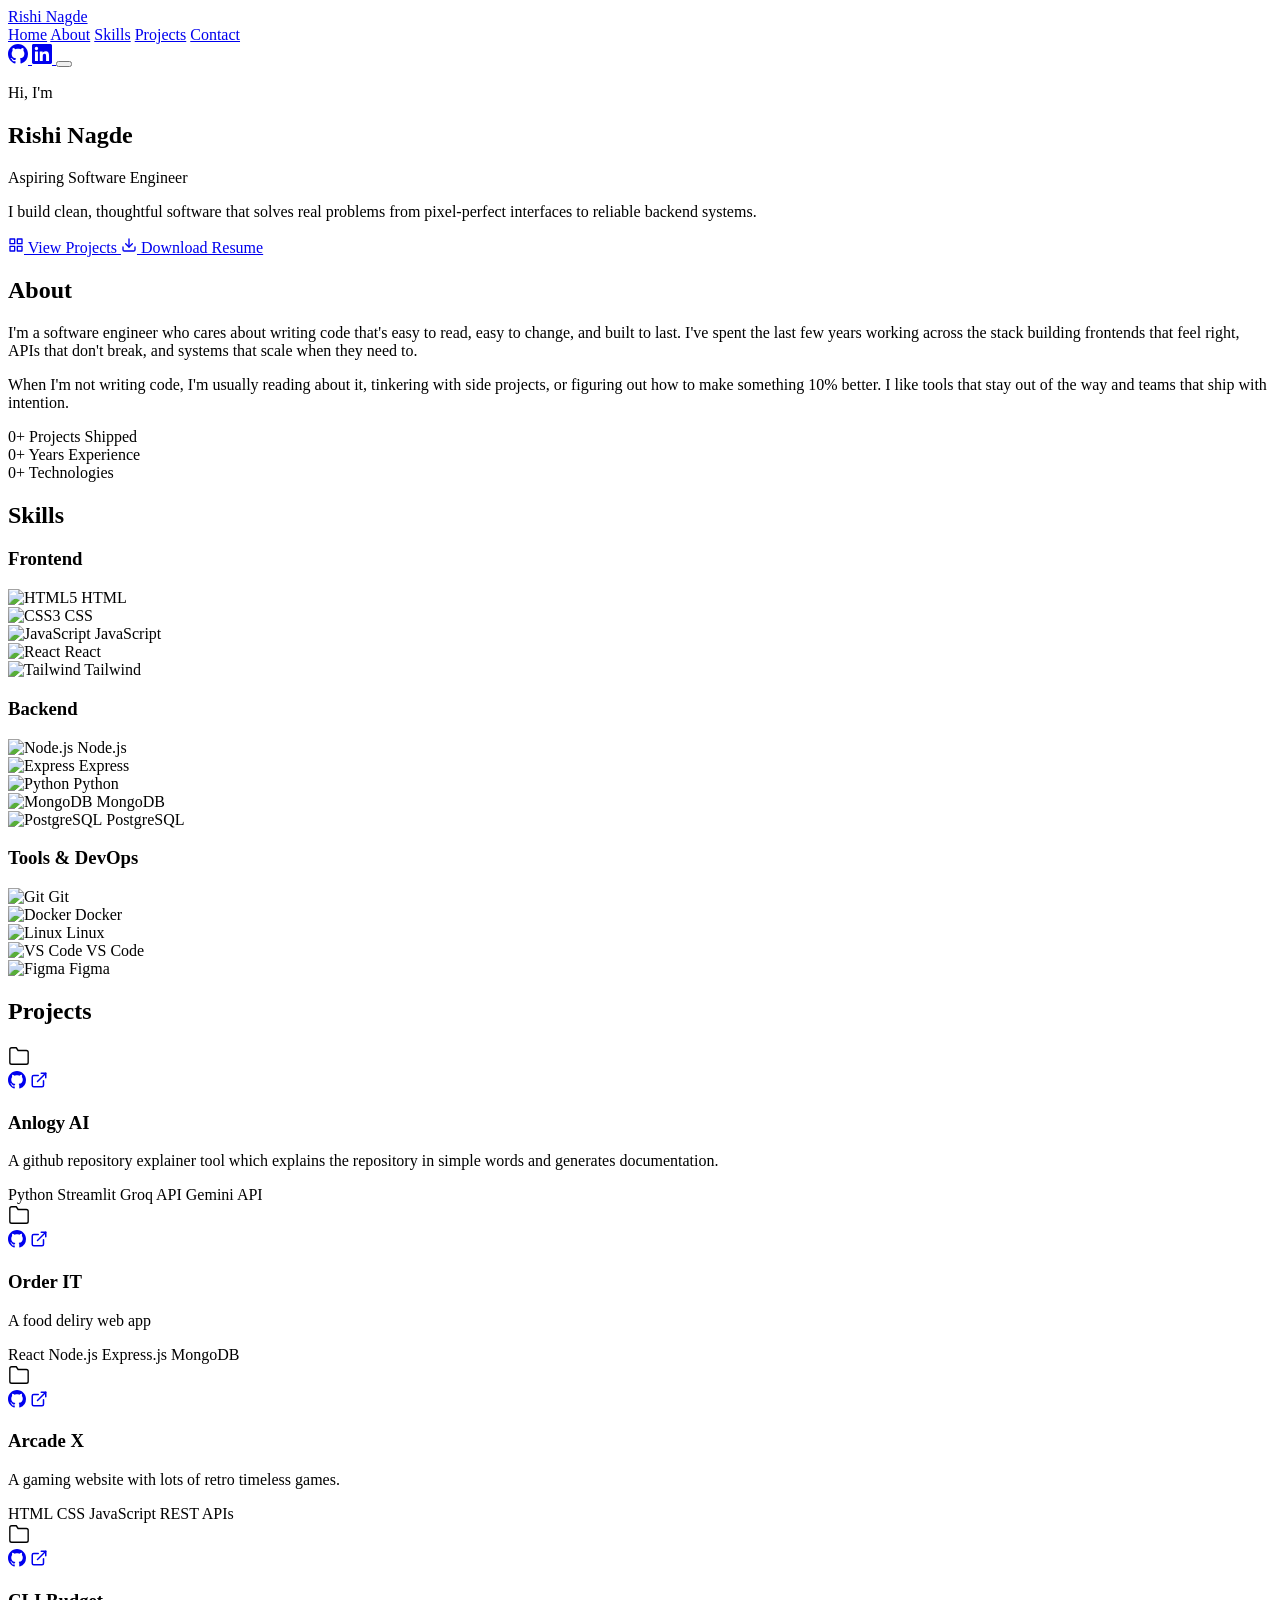
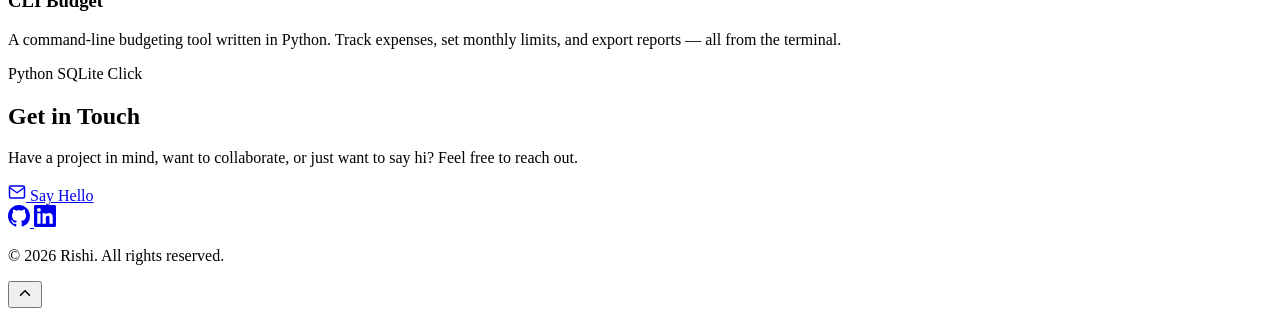
==== nextproject/index.html @ 80c08b5e "init" ====
<!DOCTYPE html>
<html lang="en">

<head>
  <meta charset="UTF-8">
  <meta name="viewport" content="width=device-width, initial-scale=1.0">
  <title>Rishi Nagde Software Engineer</title>
  <meta name="description"
    content="Rishi Nagde is a software engineer who builds clean, thoughtful digital products. Portfolio showcasing projects, skills, and experience.">
  <meta name="author" content="Rishi Nagde">
  <link rel="preconnect" href="https://fonts.googleapis.com">
  <link rel="preconnect" href="https://fonts.gstatic.com" crossorigin>
  <link href="https://fonts.googleapis.com/css2?family=Inter:wght@400;500;600&family=Outfit:wght@600;700&display=swap"
    rel="stylesheet">
  <link rel="stylesheet" href="css/style.css">
</head>

<body>

  <!-- ====== NAVBAR ====== -->
  <header class="navbar" id="navbar">
    <div class="container navbar__inner">
      <a href="#home" class="navbar__logo">Rishi Nagde</a>
      <nav class="navbar__nav" id="navMenu">
        <a href="#home" class="nav-link active" data-section="home">Home</a>
        <a href="#about" class="nav-link" data-section="about">About</a>
        <a href="#skills" class="nav-link" data-section="skills">Skills</a>
        <a href="#projects" class="nav-link" data-section="projects">Projects</a>
        <a href="#contact" class="nav-link" data-section="contact">Contact</a>
      </nav>
      <div class="navbar__actions">
        <a href="https://github.com/Ri8shi" target="_blank" rel="noopener" class="social-icon" aria-label="GitHub">
          <svg width="20" height="20" viewBox="0 0 24 24" fill="currentColor">
            <path
              d="M12 0C5.37 0 0 5.37 0 12c0 5.31 3.435 9.795 8.205 11.385.6.105.825-.255.825-.57 0-.285-.015-1.23-.015-2.235-3.015.555-3.795-.735-4.035-1.41-.135-.345-.72-1.41-1.23-1.695-.42-.225-1.02-.78-.015-.795.945-.015 1.62.87 1.845 1.23 1.08 1.815 2.805 1.305 3.495.99.105-.78.42-1.305.765-1.605-2.67-.3-5.46-1.335-5.46-5.925 0-1.305.465-2.385 1.23-3.225-.12-.3-.54-1.53.12-3.18 0 0 1.005-.315 3.3 1.23.96-.27 1.98-.405 3-.405s2.04.135 3 .405c2.295-1.56 3.3-1.23 3.3-1.23.66 1.65.24 2.88.12 3.18.765.84 1.23 1.905 1.23 3.225 0 4.605-2.805 5.625-5.475 5.925.435.375.81 1.095.81 2.22 0 1.605-.015 2.895-.015 3.3 0 .315.225.69.825.57A12.02 12.02 0 0024 12c0-6.63-5.37-12-12-12z" />
          </svg>
        </a>
        <a href="https://www.linkedin.com/in/rishi-nagde/" target="_blank" rel="noopener" class="social-icon"
          aria-label="LinkedIn">
          <svg width="20" height="20" viewBox="0 0 24 24" fill="currentColor">
            <path
              d="M20.447 20.452h-3.554v-5.569c0-1.328-.027-3.037-1.852-3.037-1.853 0-2.136 1.445-2.136 2.939v5.667H9.351V9h3.414v1.561h.046c.477-.9 1.637-1.85 3.37-1.85 3.601 0 4.267 2.37 4.267 5.455v6.286zM5.337 7.433a2.062 2.062 0 01-2.063-2.065 2.064 2.064 0 112.063 2.065zm1.782 13.019H3.555V9h3.564v11.452zM22.225 0H1.771C.792 0 0 .774 0 1.729v20.542C0 23.227.792 24 1.771 24h20.451C23.2 24 24 23.227 24 22.271V1.729C24 .774 23.2 0 22.222 0h.003z" />
          </svg>
        </a>
        <button class="navbar__toggle" id="navToggle" aria-label="Toggle menu">
          <span></span>
          <span></span>
          <span></span>
        </button>
      </div>
    </div>
  </header>

  <!-- ====== HERO ====== -->
  <section class="hero" id="home">
    <div class="container hero__inner">
      <p class="hero__greeting">Hi, I'm</p>
      <h1 class="hero__name">Rishi Nagde</h1>
      <p class="hero__title">Aspiring Software Engineer</p>
      <p class="hero__tagline">I build clean, thoughtful software that solves real problems from pixel-perfect
        interfaces to reliable backend systems.</p>
      <div class="hero__ctas">
        <a href="#projects" class="btn btn--primary">
          <svg width="16" height="16" viewBox="0 0 24 24" fill="none" stroke="currentColor" stroke-width="2"
            stroke-linecap="round" stroke-linejoin="round">
            <rect x="3" y="3" width="7" height="7" />
            <rect x="14" y="3" width="7" height="7" />
            <rect x="3" y="14" width="7" height="7" />
            <rect x="14" y="14" width="7" height="7" />
          </svg>
          View Projects
        </a>
        <a href="#" class="btn btn--outline" id="resumeBtn">
          <svg width="16" height="16" viewBox="0 0 24 24" fill="none" stroke="currentColor" stroke-width="2"
            stroke-linecap="round" stroke-linejoin="round">
            <path d="M21 15v4a2 2 0 01-2 2H5a2 2 0 01-2-2v-4" />
            <polyline points="7 10 12 15 17 10" />
            <line x1="12" y1="15" x2="12" y2="3" />
          </svg>
          Download Resume
        </a>
      </div>
    </div>
  </section>

  <!-- ====== ABOUT ====== -->
  <section class="about" id="about">
    <div class="container">
      <h2 class="section-title">About</h2>
      <div class="about__content">
        <p>I'm a software engineer who cares about writing code that's easy to read, easy to change, and built to last.
          I've spent the last few years working across the stack building frontends that feel right, APIs that don't
          break, and systems that scale when they need to.</p>
        <p>When I'm not writing code, I'm usually reading about it, tinkering with side projects, or figuring out how to
          make something 10% better. I like tools that stay out of the way and teams that ship with intention.</p>
        <div class="about__stats">
          <div class="stat">
            <span class="stat__number" data-count="5">0</span><span class="stat__suffix">+</span>
            <span class="stat__label">Projects Shipped</span>
          </div>
          <div class="stat">
            <span class="stat__number" data-count="1">0</span><span class="stat__suffix">+</span>
            <span class="stat__label">Years Experience</span>
          </div>
          <div class="stat">
            <span class="stat__number" data-count="6">0</span><span class="stat__suffix">+</span>
            <span class="stat__label">Technologies</span>
          </div>
        </div>
      </div>
    </div>
  </section>

  <section class="skills" id="skills">
    <div class="container">
      <h2 class="section-title">Skills</h2>
      <div class="skills__grid">

        <div class="skill-category">
          <h3 class="skill-category__title">Frontend</h3>
          <div class="skill-category__items">
            <div class="skill-pill">
              <img src="https://cdn.jsdelivr.net/gh/devicons/devicon@latest/icons/html5/html5-original.svg" alt="HTML5"
                width="20" height="20">
              HTML
            </div>
            <div class="skill-pill">
              <img src="https://cdn.jsdelivr.net/gh/devicons/devicon@latest/icons/css3/css3-original.svg" alt="CSS3"
                width="20" height="20">
              CSS
            </div>
            <div class="skill-pill">
              <img src="https://cdn.jsdelivr.net/gh/devicons/devicon@latest/icons/javascript/javascript-original.svg"
                alt="JavaScript" width="20" height="20">
              JavaScript
            </div>
            <div class="skill-pill">
              <img src="https://cdn.jsdelivr.net/gh/devicons/devicon@latest/icons/react/react-original.svg" alt="React"
                width="20" height="20">
              React
            </div>
            <div class="skill-pill">
              <img src="https://cdn.jsdelivr.net/gh/devicons/devicon@latest/icons/tailwindcss/tailwindcss-original.svg"
                alt="Tailwind" width="20" height="20">
              Tailwind
            </div>
          </div>
        </div>

        <div class="skill-category">
          <h3 class="skill-category__title">Backend</h3>
          <div class="skill-category__items">
            <div class="skill-pill">
              <img src="https://cdn.jsdelivr.net/gh/devicons/devicon@latest/icons/nodejs/nodejs-original.svg"
                alt="Node.js" width="20" height="20">
              Node.js
            </div>
            <div class="skill-pill">
              <img src="https://cdn.jsdelivr.net/gh/devicons/devicon@latest/icons/express/express-original.svg"
                alt="Express" width="20" height="20">
              Express
            </div>
            <div class="skill-pill">
              <img src="https://cdn.jsdelivr.net/gh/devicons/devicon@latest/icons/python/python-original.svg"
                alt="Python" width="20" height="20">
              Python
            </div>
            <div class="skill-pill">
              <img src="https://cdn.jsdelivr.net/gh/devicons/devicon@latest/icons/mongodb/mongodb-original.svg"
                alt="MongoDB" width="20" height="20">
              MongoDB
            </div>
            <div class="skill-pill">
              <img src="https://cdn.jsdelivr.net/gh/devicons/devicon@latest/icons/postgresql/postgresql-original.svg"
                alt="PostgreSQL" width="20" height="20">
              PostgreSQL
            </div>
          </div>
        </div>

        <div class="skill-category">
          <h3 class="skill-category__title">Tools & DevOps</h3>
          <div class="skill-category__items">
            <div class="skill-pill">
              <img src="https://cdn.jsdelivr.net/gh/devicons/devicon@latest/icons/git/git-original.svg" alt="Git"
                width="20" height="20">
              Git
            </div>
            <div class="skill-pill">
              <img src="https://cdn.jsdelivr.net/gh/devicons/devicon@latest/icons/docker/docker-original.svg"
                alt="Docker" width="20" height="20">
              Docker
            </div>
            <div class="skill-pill">
              <img src="https://cdn.jsdelivr.net/gh/devicons/devicon@latest/icons/linux/linux-original.svg" alt="Linux"
                width="20" height="20">
              Linux
            </div>
            <div class="skill-pill">
              <img src="https://cdn.jsdelivr.net/gh/devicons/devicon@latest/icons/vscode/vscode-original.svg"
                alt="VS Code" width="20" height="20">
              VS Code
            </div>
            <div class="skill-pill">
              <img src="https://cdn.jsdelivr.net/gh/devicons/devicon@latest/icons/figma/figma-original.svg" alt="Figma"
                width="20" height="20">
              Figma
            </div>
          </div>
        </div>

      </div>
    </div>
  </section>

  <!-- ====== PROJECTS ====== -->
  <section class="projects" id="projects">
    <div class="container">
      <h2 class="section-title">Projects</h2>
      <div class="projects__grid">

        <article class="project-card">
          <div class="project-card__header">
            <svg class="project-card__icon" width="22" height="22" viewBox="0 0 24 24" fill="none" stroke="currentColor"
              stroke-width="1.5" stroke-linecap="round" stroke-linejoin="round">
              <path d="M22 19a2 2 0 01-2 2H4a2 2 0 01-2-2V5a2 2 0 012-2h5l2 3h9a2 2 0 012 2z" />
            </svg>
            <div class="project-card__links">
              <a href="#" target="_blank" rel="noopener" aria-label="Source code"><svg width="18" height="18"
                  viewBox="0 0 24 24" fill="currentColor">
                  <path
                    d="M12 0C5.37 0 0 5.37 0 12c0 5.31 3.435 9.795 8.205 11.385.6.105.825-.255.825-.57 0-.285-.015-1.23-.015-2.235-3.015.555-3.795-.735-4.035-1.41-.135-.345-.72-1.41-1.23-1.695-.42-.225-1.02-.78-.015-.795.945-.015 1.62.87 1.845 1.23 1.08 1.815 2.805 1.305 3.495.99.105-.78.42-1.305.765-1.605-2.67-.3-5.46-1.335-5.46-5.925 0-1.305.465-2.385 1.23-3.225-.12-.3-.54-1.53.12-3.18 0 0 1.005-.315 3.3 1.23.96-.27 1.98-.405 3-.405s2.04.135 3 .405c2.295-1.56 3.3-1.23 3.3-1.23.66 1.65.24 2.88.12 3.18.765.84 1.23 1.905 1.23 3.225 0 4.605-2.805 5.625-5.475 5.925.435.375.81 1.095.81 2.22 0 1.605-.015 2.895-.015 3.3 0 .315.225.69.825.57A12.02 12.02 0 0024 12c0-6.63-5.37-12-12-12z" />
                </svg></a>
              <a href="#" target="_blank" rel="noopener" aria-label="Live demo"><svg width="18" height="18"
                  viewBox="0 0 24 24" fill="none" stroke="currentColor" stroke-width="2" stroke-linecap="round"
                  stroke-linejoin="round">
                  <path d="M18 13v6a2 2 0 01-2 2H5a2 2 0 01-2-2V8a2 2 0 012-2h6" />
                  <polyline points="15 3 21 3 21 9" />
                  <line x1="10" y1="14" x2="21" y2="3" />
                </svg></a>
            </div>
          </div>
          <h3 class="project-card__title">Anlogy AI</h3>
          <p class="project-card__desc">A github repository explainer tool which explains the repository in simple words
            and generates documentation.</p>
          <div class="project-card__tags">
            <span>Python</span>
            <span>Streamlit</span>
            <span>Groq API</span>
            <span>Gemini API</span>
          </div>
        </article>

        <article class="project-card">
          <div class="project-card__header">
            <svg class="project-card__icon" width="22" height="22" viewBox="0 0 24 24" fill="none" stroke="currentColor"
              stroke-width="1.5" stroke-linecap="round" stroke-linejoin="round">
              <path d="M22 19a2 2 0 01-2 2H4a2 2 0 01-2-2V5a2 2 0 012-2h5l2 3h9a2 2 0 012 2z" />
            </svg>
            <div class="project-card__links">
              <a href="#" target="_blank" rel="noopener" aria-label="Source code"><svg width="18" height="18"
                  viewBox="0 0 24 24" fill="currentColor">
                  <path
                    d="M12 0C5.37 0 0 5.37 0 12c0 5.31 3.435 9.795 8.205 11.385.6.105.825-.255.825-.57 0-.285-.015-1.23-.015-2.235-3.015.555-3.795-.735-4.035-1.41-.135-.345-.72-1.41-1.23-1.695-.42-.225-1.02-.78-.015-.795.945-.015 1.62.87 1.845 1.23 1.08 1.815 2.805 1.305 3.495.99.105-.78.42-1.305.765-1.605-2.67-.3-5.46-1.335-5.46-5.925 0-1.305.465-2.385 1.23-3.225-.12-.3-.54-1.53.12-3.18 0 0 1.005-.315 3.3 1.23.96-.27 1.98-.405 3-.405s2.04.135 3 .405c2.295-1.56 3.3-1.23 3.3-1.23.66 1.65.24 2.88.12 3.18.765.84 1.23 1.905 1.23 3.225 0 4.605-2.805 5.625-5.475 5.925.435.375.81 1.095.81 2.22 0 1.605-.015 2.895-.015 3.3 0 .315.225.69.825.57A12.02 12.02 0 0024 12c0-6.63-5.37-12-12-12z" />
                </svg></a>
              <a href="#" target="_blank" rel="noopener" aria-label="Live demo"><svg width="18" height="18"
                  viewBox="0 0 24 24" fill="none" stroke="currentColor" stroke-width="2" stroke-linecap="round"
                  stroke-linejoin="round">
                  <path d="M18 13v6a2 2 0 01-2 2H5a2 2 0 01-2-2V8a2 2 0 012-2h6" />
                  <polyline points="15 3 21 3 21 9" />
                  <line x1="10" y1="14" x2="21" y2="3" />
                </svg></a>
            </div>
          </div>
          <h3 class="project-card__title">Order IT</h3>
          <p class="project-card__desc">A food deliry web app</p>
          <div class="project-card__tags">
            <span>React</span>
            <span>Node.js</span>
            <span>Express.js</span>
            <span>MongoDB</span>
          </div>
        </article>

        <article class="project-card">
          <div class="project-card__header">
            <svg class="project-card__icon" width="22" height="22" viewBox="0 0 24 24" fill="none" stroke="currentColor"
              stroke-width="1.5" stroke-linecap="round" stroke-linejoin="round">
              <path d="M22 19a2 2 0 01-2 2H4a2 2 0 01-2-2V5a2 2 0 012-2h5l2 3h9a2 2 0 012 2z" />
            </svg>
            <div class="project-card__links">
              <a href="#" target="_blank" rel="noopener" aria-label="Source code"><svg width="18" height="18"
                  viewBox="0 0 24 24" fill="currentColor">
                  <path
                    d="M12 0C5.37 0 0 5.37 0 12c0 5.31 3.435 9.795 8.205 11.385.6.105.825-.255.825-.57 0-.285-.015-1.23-.015-2.235-3.015.555-3.795-.735-4.035-1.41-.135-.345-.72-1.41-1.23-1.695-.42-.225-1.02-.78-.015-.795.945-.015 1.62.87 1.845 1.23 1.08 1.815 2.805 1.305 3.495.99.105-.78.42-1.305.765-1.605-2.67-.3-5.46-1.335-5.46-5.925 0-1.305.465-2.385 1.23-3.225-.12-.3-.54-1.53.12-3.18 0 0 1.005-.315 3.3 1.23.96-.27 1.98-.405 3-.405s2.04.135 3 .405c2.295-1.56 3.3-1.23 3.3-1.23.66 1.65.24 2.88.12 3.18.765.84 1.23 1.905 1.23 3.225 0 4.605-2.805 5.625-5.475 5.925.435.375.81 1.095.81 2.22 0 1.605-.015 2.895-.015 3.3 0 .315.225.69.825.57A12.02 12.02 0 0024 12c0-6.63-5.37-12-12-12z" />
                </svg></a>
              <a href="#" target="_blank" rel="noopener" aria-label="Live demo"><svg width="18" height="18"
                  viewBox="0 0 24 24" fill="none" stroke="currentColor" stroke-width="2" stroke-linecap="round"
                  stroke-linejoin="round">
                  <path d="M18 13v6a2 2 0 01-2 2H5a2 2 0 01-2-2V8a2 2 0 012-2h6" />
                  <polyline points="15 3 21 3 21 9" />
                  <line x1="10" y1="14" x2="21" y2="3" />
                </svg></a>
            </div>
          </div>
          <h3 class="project-card__title">Arcade X</h3>
          <p class="project-card__desc">A gaming website with lots of retro timeless games.</p>
          <div class="project-card__tags">
            <span>HTML</span>
            <span>CSS</span>
            <span>JavaScript</span>
            <span>REST APIs</span>
          </div>
        </article>

        <article class="project-card">
          <div class="project-card__header">
            <svg class="project-card__icon" width="22" height="22" viewBox="0 0 24 24" fill="none" stroke="currentColor"
              stroke-width="1.5" stroke-linecap="round" stroke-linejoin="round">
              <path d="M22 19a2 2 0 01-2 2H4a2 2 0 01-2-2V5a2 2 0 012-2h5l2 3h9a2 2 0 012 2z" />
            </svg>
            <div class="project-card__links">
              <a href="#" target="_blank" rel="noopener" aria-label="Source code"><svg width="18" height="18"
                  viewBox="0 0 24 24" fill="currentColor">
                  <path
                    d="M12 0C5.37 0 0 5.37 0 12c0 5.31 3.435 9.795 8.205 11.385.6.105.825-.255.825-.57 0-.285-.015-1.23-.015-2.235-3.015.555-3.795-.735-4.035-1.41-.135-.345-.72-1.41-1.23-1.695-.42-.225-1.02-.78-.015-.795.945-.015 1.62.87 1.845 1.23 1.08 1.815 2.805 1.305 3.495.99.105-.78.42-1.305.765-1.605-2.67-.3-5.46-1.335-5.46-5.925 0-1.305.465-2.385 1.23-3.225-.12-.3-.54-1.53.12-3.18 0 0 1.005-.315 3.3 1.23.96-.27 1.98-.405 3-.405s2.04.135 3 .405c2.295-1.56 3.3-1.23 3.3-1.23.66 1.65.24 2.88.12 3.18.765.84 1.23 1.905 1.23 3.225 0 4.605-2.805 5.625-5.475 5.925.435.375.81 1.095.81 2.22 0 1.605-.015 2.895-.015 3.3 0 .315.225.69.825.57A12.02 12.02 0 0024 12c0-6.63-5.37-12-12-12z" />
                </svg></a>
              <a href="#" target="_blank" rel="noopener" aria-label="Live demo"><svg width="18" height="18"
                  viewBox="0 0 24 24" fill="none" stroke="currentColor" stroke-width="2" stroke-linecap="round"
                  stroke-linejoin="round">
                  <path d="M18 13v6a2 2 0 01-2 2H5a2 2 0 01-2-2V8a2 2 0 012-2h6" />
                  <polyline points="15 3 21 3 21 9" />
                  <line x1="10" y1="14" x2="21" y2="3" />
                </svg></a>
            </div>
          </div>
          <h3 class="project-card__title">CLI Budget</h3>
          <p class="project-card__desc">A command-line budgeting tool written in Python. Track expenses, set monthly
            limits, and export reports — all from the terminal.</p>
          <div class="project-card__tags">
            <span>Python</span>
            <span>SQLite</span>
            <span>Click</span>
          </div>
        </article>

      </div>
    </div>
  </section>

  <!-- ====== CONTACT ====== -->
  <section class="contact" id="contact">
    <div class="container">
      <h2 class="section-title">Get in Touch</h2>
      <p class="contact__text">Have a project in mind, want to collaborate, or just want to say hi? Feel free to reach
        out.</p>
      <a href="mailto:rishi@example.com" class="btn btn--primary btn--lg">
        <svg width="18" height="18" viewBox="0 0 24 24" fill="none" stroke="currentColor" stroke-width="2"
          stroke-linecap="round" stroke-linejoin="round">
          <path d="M4 4h16c1.1 0 2 .9 2 2v12c0 1.1-.9 2-2 2H4c-1.1 0-2-.9-2-2V6c0-1.1.9-2 2-2z" />
          <polyline points="22,6 12,13 2,6" />
        </svg>
        Say Hello
      </a>
      <div class="contact__socials">
        <a href="https://github.com/" target="_blank" rel="noopener" aria-label="GitHub">
          <svg width="22" height="22" viewBox="0 0 24 24" fill="currentColor">
            <path
              d="M12 0C5.37 0 0 5.37 0 12c0 5.31 3.435 9.795 8.205 11.385.6.105.825-.255.825-.57 0-.285-.015-1.23-.015-2.235-3.015.555-3.795-.735-4.035-1.41-.135-.345-.72-1.41-1.23-1.695-.42-.225-1.02-.78-.015-.795.945-.015 1.62.87 1.845 1.23 1.08 1.815 2.805 1.305 3.495.99.105-.78.42-1.305.765-1.605-2.67-.3-5.46-1.335-5.46-5.925 0-1.305.465-2.385 1.23-3.225-.12-.3-.54-1.53.12-3.18 0 0 1.005-.315 3.3 1.23.96-.27 1.98-.405 3-.405s2.04.135 3 .405c2.295-1.56 3.3-1.23 3.3-1.23.66 1.65.24 2.88.12 3.18.765.84 1.23 1.905 1.23 3.225 0 4.605-2.805 5.625-5.475 5.925.435.375.81 1.095.81 2.22 0 1.605-.015 2.895-.015 3.3 0 .315.225.69.825.57A12.02 12.02 0 0024 12c0-6.63-5.37-12-12-12z" />
          </svg>
        </a>
        <a href="https://linkedin.com/" target="_blank" rel="noopener" aria-label="LinkedIn">
          <svg width="22" height="22" viewBox="0 0 24 24" fill="currentColor">
            <path
              d="M20.447 20.452h-3.554v-5.569c0-1.328-.027-3.037-1.852-3.037-1.853 0-2.136 1.445-2.136 2.939v5.667H9.351V9h3.414v1.561h.046c.477-.9 1.637-1.85 3.37-1.85 3.601 0 4.267 2.37 4.267 5.455v6.286zM5.337 7.433a2.062 2.062 0 01-2.063-2.065 2.064 2.064 0 112.063 2.065zm1.782 13.019H3.555V9h3.564v11.452zM22.225 0H1.771C.792 0 0 .774 0 1.729v20.542C0 23.227.792 24 1.771 24h20.451C23.2 24 24 23.227 24 22.271V1.729C24 .774 23.2 0 22.222 0h.003z" />
          </svg>
        </a>
      </div>
    </div>
  </section>

  <!-- ====== FOOTER ====== -->
  <footer class="footer">
    <div class="container footer__inner">
      <p>&copy; 2026 Rishi. All rights reserved.</p>
      <button class="back-to-top" id="backToTop" aria-label="Back to top">
        <svg width="18" height="18" viewBox="0 0 24 24" fill="none" stroke="currentColor" stroke-width="2"
          stroke-linecap="round" stroke-linejoin="round">
          <polyline points="18 15 12 9 6 15" />
        </svg>
      </button>
    </div>
  </footer>

  <script src="js/main.js"></script>
</body>

</html>
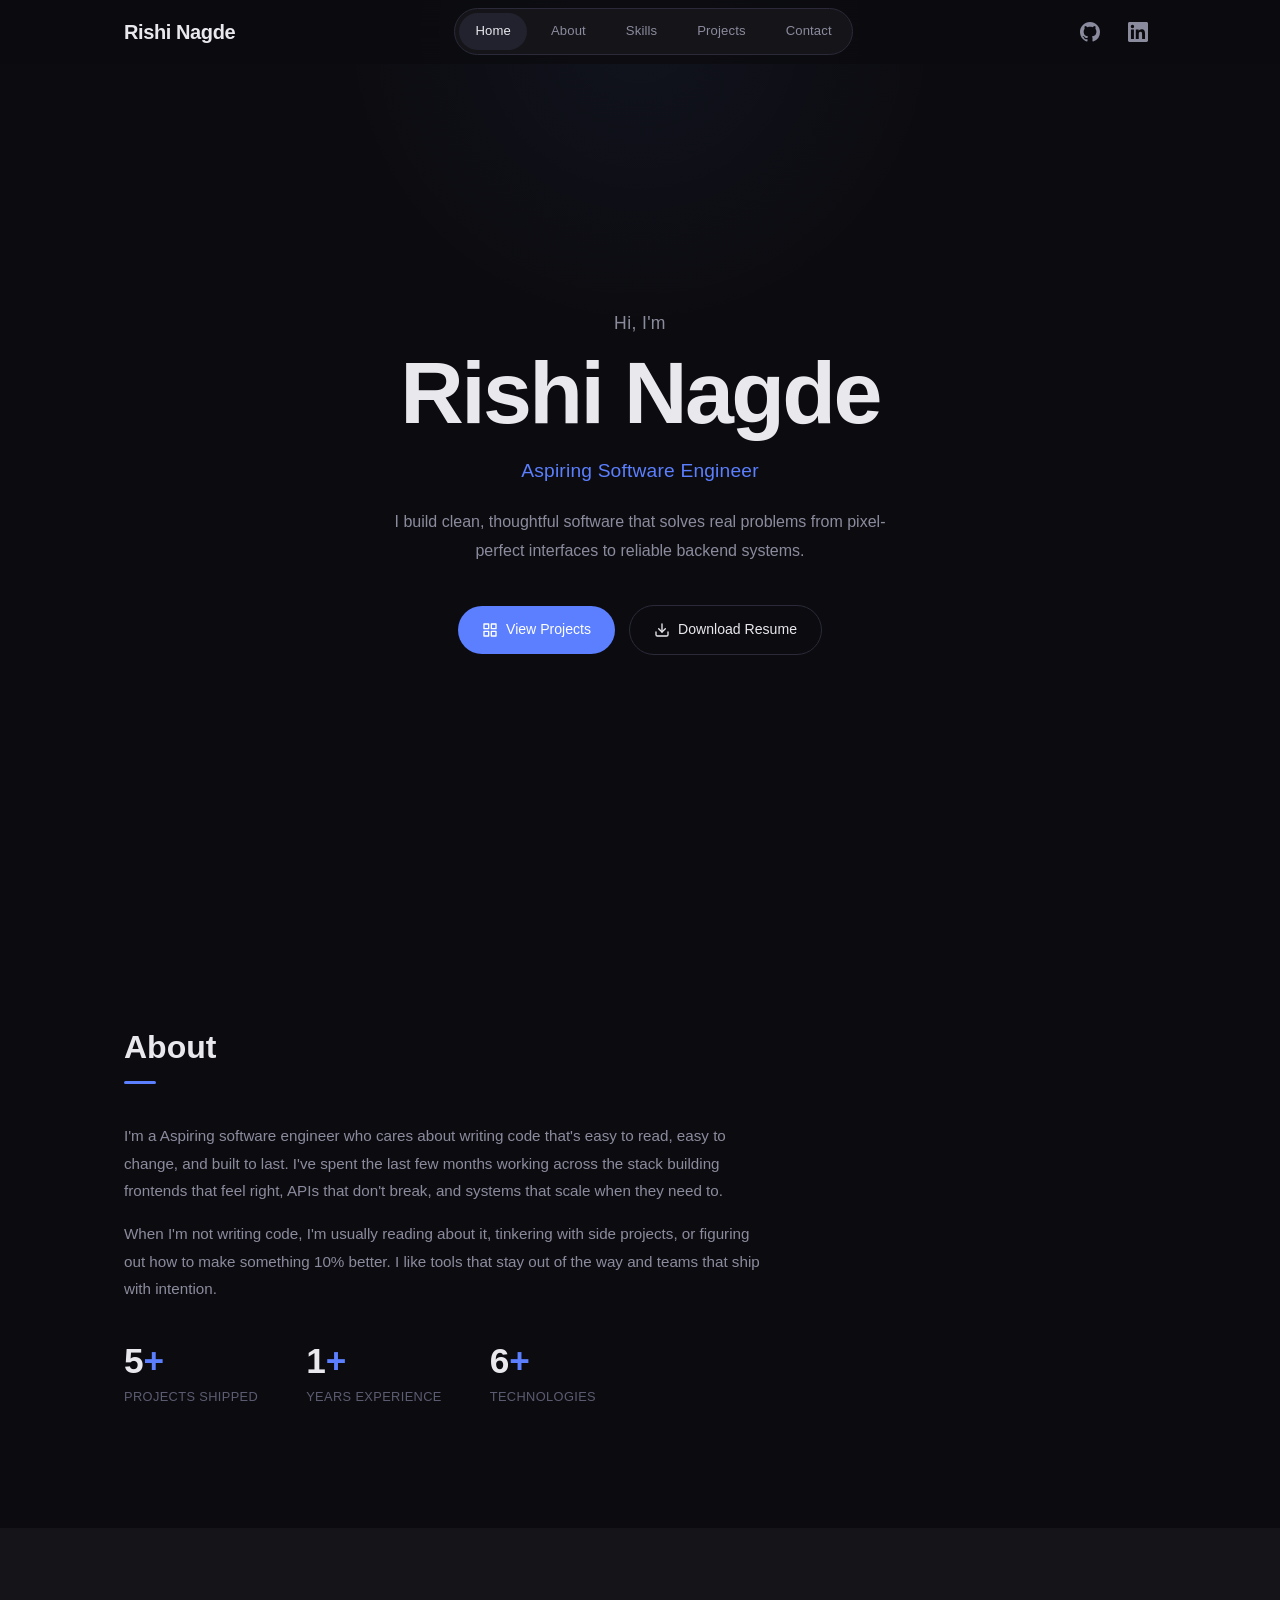
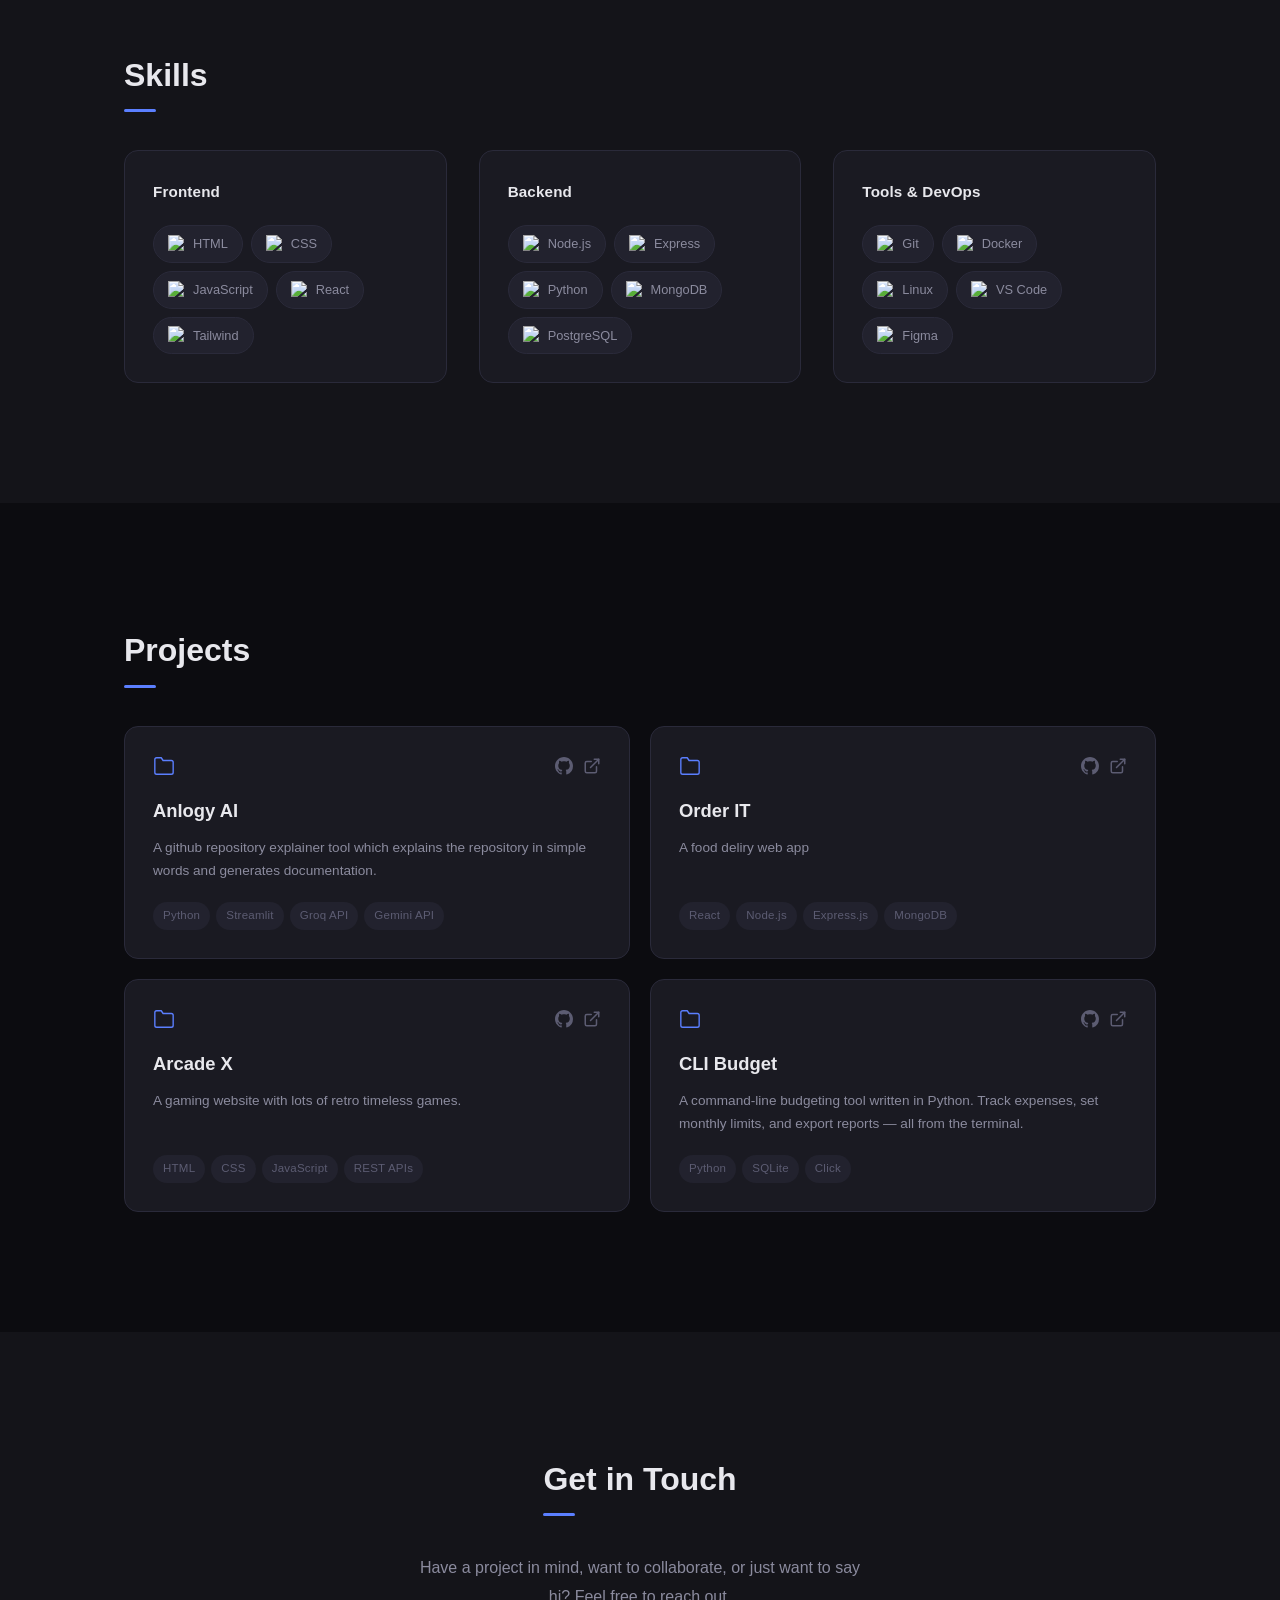
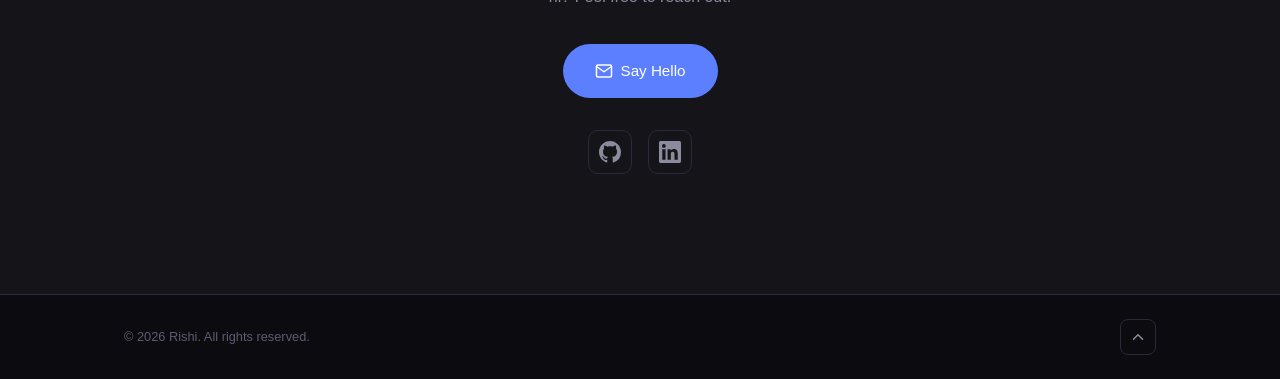
==== commit b78cdc53: "." ====
--- a/nextproject/index.html
+++ b/nextproject/index.html
@@ -4,9 +4,9 @@
 <head>
   <meta charset="UTF-8">
   <meta name="viewport" content="width=device-width, initial-scale=1.0">
-  <title>Rishi Nagde Software Engineer</title>
+  <title>Rishi Nagde</title>
   <meta name="description"
-    content="Rishi Nagde is a software engineer who builds clean, thoughtful digital products. Portfolio showcasing projects, skills, and experience.">
+    content="Rishi Nagde is a Aspiring software engineer who builds clean, thoughtful digital products. Portfolio showcasing projects, skills, and experience.">
   <meta name="author" content="Rishi Nagde">
   <link rel="preconnect" href="https://fonts.googleapis.com">
   <link rel="preconnect" href="https://fonts.gstatic.com" crossorigin>
@@ -17,7 +17,6 @@
 
 <body>
 
-  <!-- ====== NAVBAR ====== -->
   <header class="navbar" id="navbar">
     <div class="container navbar__inner">
       <a href="#home" class="navbar__logo">Rishi Nagde</a>
@@ -51,7 +50,6 @@
     </div>
   </header>
 
-  <!-- ====== HERO ====== -->
   <section class="hero" id="home">
     <div class="container hero__inner">
       <p class="hero__greeting">Hi, I'm</p>
@@ -83,13 +81,13 @@
     </div>
   </section>
 
-  <!-- ====== ABOUT ====== -->
   <section class="about" id="about">
     <div class="container">
       <h2 class="section-title">About</h2>
       <div class="about__content">
-        <p>I'm a software engineer who cares about writing code that's easy to read, easy to change, and built to last.
-          I've spent the last few years working across the stack building frontends that feel right, APIs that don't
+        <p>I'm a Aspiring software engineer who cares about writing code that's easy to read, easy to change, and built
+          to last.
+          I've spent the last few months working across the stack building frontends that feel right, APIs that don't
           break, and systems that scale when they need to.</p>
         <p>When I'm not writing code, I'm usually reading about it, tinkering with side projects, or figuring out how to
           make something 10% better. I like tools that stay out of the way and teams that ship with intention.</p>
@@ -213,7 +211,6 @@
     </div>
   </section>
 
-  <!-- ====== PROJECTS ====== -->
   <section class="projects" id="projects">
     <div class="container">
       <h2 class="section-title">Projects</h2>
--- a/nextproject/css/style.css
+++ b/nextproject/css/style.css
@@ -0,0 +1,758 @@
+/* ============================================
+   RISHI — Portfolio Stylesheet
+   ============================================ */
+
+/* ---------- Reset & Base ---------- */
+*,
+*::before,
+*::after {
+  margin: 0;
+  padding: 0;
+  box-sizing: border-box;
+}
+
+:root {
+  /* Colors */
+  --bg: #0c0c10;
+  --bg-raised: #141419;
+  --bg-card: #1a1a22;
+  --surface: #22222e;
+  --border: #2a2a3a;
+  --border-hover: #3d3d52;
+  --accent: #5b7fff;
+  --accent-hover: #4a6ae5;
+  --accent-subtle: rgba(91, 127, 255, 0.08);
+  --text: #e8e8ed;
+  --text-secondary: #8b8b9e;
+  --text-muted: #5c5c72;
+
+  /* Typography */
+  --font-body: 'Inter', -apple-system, BlinkMacSystemFont, 'Segoe UI', sans-serif;
+  --font-heading: 'Outfit', 'Inter', sans-serif;
+
+  /* Spacing */
+  --section-padding: 120px 0;
+  --container-width: 1080px;
+  --nav-height: 64px;
+
+  /* Motion */
+  --ease: cubic-bezier(0.25, 0.46, 0.45, 0.94);
+  --ease-out: cubic-bezier(0.22, 1, 0.36, 1);
+}
+
+html {
+  scroll-behavior: smooth;
+  scroll-padding-top: var(--nav-height);
+}
+
+body {
+  font-family: var(--font-body);
+  background-color: var(--bg);
+  color: var(--text);
+  line-height: 1.7;
+  font-size: 15px;
+  -webkit-font-smoothing: antialiased;
+  -moz-osx-font-smoothing: grayscale;
+  overflow-x: hidden;
+}
+
+a {
+  color: inherit;
+  text-decoration: none;
+}
+
+img {
+  display: block;
+  max-width: 100%;
+}
+
+button {
+  border: none;
+  background: none;
+  cursor: pointer;
+  font-family: inherit;
+  color: inherit;
+}
+
+::selection {
+  background: var(--accent);
+  color: #fff;
+}
+
+/* ---------- Container ---------- */
+.container {
+  width: 100%;
+  max-width: var(--container-width);
+  margin: 0 auto;
+  padding: 0 24px;
+}
+
+/* ---------- Section Title ---------- */
+.section-title {
+  font-family: var(--font-heading);
+  font-size: 2rem;
+  font-weight: 700;
+  color: var(--text);
+  margin-bottom: 48px;
+  position: relative;
+  display: inline-block;
+}
+
+.section-title::after {
+  content: '';
+  position: absolute;
+  bottom: -10px;
+  left: 0;
+  width: 32px;
+  height: 3px;
+  background: var(--accent);
+  border-radius: 2px;
+}
+
+/* ---------- Scroll Reveal ---------- */
+.reveal {
+  opacity: 0;
+  transform: translateY(28px);
+  transition: opacity 0.7s var(--ease-out), transform 0.7s var(--ease-out);
+}
+
+.reveal.visible {
+  opacity: 1;
+  transform: translateY(0);
+}
+
+/* stagger children */
+.reveal-children > * {
+  opacity: 0;
+  transform: translateY(20px);
+  transition: opacity 0.5s var(--ease-out), transform 0.5s var(--ease-out);
+}
+
+.reveal-children.visible > *:nth-child(1) { transition-delay: 0ms; }
+.reveal-children.visible > *:nth-child(2) { transition-delay: 80ms; }
+.reveal-children.visible > *:nth-child(3) { transition-delay: 160ms; }
+.reveal-children.visible > *:nth-child(4) { transition-delay: 240ms; }
+.reveal-children.visible > *:nth-child(5) { transition-delay: 320ms; }
+
+.reveal-children.visible > * {
+  opacity: 1;
+  transform: translateY(0);
+}
+
+/* ============================================
+   NAVBAR
+   ============================================ */
+.navbar {
+  position: fixed;
+  top: 0;
+  left: 0;
+  right: 0;
+  z-index: 1000;
+  height: var(--nav-height);
+  background: rgba(12, 12, 16, 0.8);
+  backdrop-filter: blur(16px);
+  -webkit-backdrop-filter: blur(16px);
+  border-bottom: 1px solid transparent;
+  transition: border-color 0.3s ease, background 0.3s ease;
+}
+
+.navbar.scrolled {
+  border-bottom-color: var(--border);
+  background: rgba(12, 12, 16, 0.95);
+}
+
+.navbar__inner {
+  display: flex;
+  align-items: center;
+  justify-content: space-between;
+  height: 100%;
+}
+
+.navbar__logo {
+  font-family: var(--font-heading);
+  font-size: 1.25rem;
+  font-weight: 700;
+  letter-spacing: -0.02em;
+  color: var(--text);
+  transition: color 0.2s ease;
+}
+
+.navbar__logo:hover {
+  color: var(--accent);
+}
+
+.navbar__nav {
+  display: flex;
+  align-items: center;
+  gap: 8px;
+  background: var(--bg-raised);
+  border: 1px solid var(--border);
+  border-radius: 999px;
+  padding: 4px;
+}
+
+.nav-link {
+  font-size: 0.82rem;
+  font-weight: 500;
+  color: var(--text-secondary);
+  padding: 7px 16px;
+  border-radius: 999px;
+  transition: color 0.2s ease, background 0.2s ease;
+  letter-spacing: 0.01em;
+}
+
+.nav-link:hover {
+  color: var(--text);
+}
+
+.nav-link.active {
+  color: var(--text);
+  background: var(--surface);
+}
+
+.navbar__actions {
+  display: flex;
+  align-items: center;
+  gap: 12px;
+}
+
+.social-icon {
+  display: flex;
+  align-items: center;
+  justify-content: center;
+  width: 36px;
+  height: 36px;
+  border-radius: 8px;
+  color: var(--text-secondary);
+  transition: color 0.2s ease, background 0.2s ease;
+}
+
+.social-icon:hover {
+  color: var(--text);
+  background: var(--surface);
+}
+
+/* Hamburger */
+.navbar__toggle {
+  display: none;
+  flex-direction: column;
+  justify-content: center;
+  align-items: center;
+  width: 36px;
+  height: 36px;
+  gap: 5px;
+}
+
+.navbar__toggle span {
+  display: block;
+  width: 20px;
+  height: 2px;
+  background: var(--text);
+  border-radius: 2px;
+  transition: transform 0.3s ease, opacity 0.3s ease;
+}
+
+.navbar__toggle.open span:nth-child(1) {
+  transform: translateY(7px) rotate(45deg);
+}
+.navbar__toggle.open span:nth-child(2) {
+  opacity: 0;
+}
+.navbar__toggle.open span:nth-child(3) {
+  transform: translateY(-7px) rotate(-45deg);
+}
+
+/* ============================================
+   HERO
+   ============================================ */
+.hero {
+  min-height: 100vh;
+  display: flex;
+  align-items: center;
+  justify-content: center;
+  text-align: center;
+  padding-top: var(--nav-height);
+  position: relative;
+  overflow: hidden;
+}
+
+/* Subtle ambient glow — not a flashy gradient, just soft depth */
+.hero::before {
+  content: '';
+  position: absolute;
+  top: -30%;
+  left: 50%;
+  transform: translateX(-50%);
+  width: 600px;
+  height: 600px;
+  background: radial-gradient(circle, rgba(91, 127, 255, 0.06) 0%, transparent 70%);
+  pointer-events: none;
+}
+
+.hero__inner {
+  position: relative;
+  z-index: 1;
+}
+
+.hero__greeting {
+  font-size: 1.1rem;
+  color: var(--text-secondary);
+  margin-bottom: 8px;
+  font-weight: 400;
+  letter-spacing: 0.02em;
+}
+
+.hero__name {
+  font-family: var(--font-heading);
+  font-size: clamp(3rem, 8vw, 5.5rem);
+  font-weight: 700;
+  line-height: 1.05;
+  letter-spacing: -0.03em;
+  color: var(--text);
+  margin-bottom: 16px;
+}
+
+.hero__title {
+  font-size: 1.2rem;
+  color: var(--accent);
+  font-weight: 500;
+  margin-bottom: 20px;
+  letter-spacing: 0.01em;
+}
+
+.hero__tagline {
+  font-size: 1rem;
+  color: var(--text-secondary);
+  max-width: 520px;
+  margin: 0 auto 40px;
+  line-height: 1.8;
+}
+
+.hero__ctas {
+  display: flex;
+  align-items: center;
+  justify-content: center;
+  gap: 14px;
+  flex-wrap: wrap;
+}
+
+/* ---------- Buttons ---------- */
+.btn {
+  display: inline-flex;
+  align-items: center;
+  gap: 8px;
+  font-family: var(--font-body);
+  font-size: 0.88rem;
+  font-weight: 500;
+  padding: 12px 24px;
+  border-radius: 999px;
+  transition: all 0.25s var(--ease);
+  cursor: pointer;
+  border: none;
+}
+
+.btn--primary {
+  background: var(--accent);
+  color: #fff;
+}
+
+.btn--primary:hover {
+  background: var(--accent-hover);
+  transform: translateY(-1px);
+  box-shadow: 0 4px 20px rgba(91, 127, 255, 0.25);
+}
+
+.btn--outline {
+  background: transparent;
+  color: var(--text);
+  border: 1px solid var(--border);
+}
+
+.btn--outline:hover {
+  border-color: var(--border-hover);
+  background: var(--bg-raised);
+  transform: translateY(-1px);
+}
+
+.btn--lg {
+  padding: 14px 32px;
+  font-size: 0.95rem;
+}
+
+/* ============================================
+   ABOUT
+   ============================================ */
+.about {
+  padding: var(--section-padding);
+}
+
+.about__content p {
+  color: var(--text-secondary);
+  max-width: 640px;
+  margin-bottom: 16px;
+  font-size: 0.95rem;
+  line-height: 1.8;
+}
+
+.about__stats {
+  display: flex;
+  gap: 48px;
+  margin-top: 40px;
+  flex-wrap: wrap;
+}
+
+.stat {
+  text-align: left;
+}
+
+.stat__number {
+  font-family: var(--font-heading);
+  font-size: 2.2rem;
+  font-weight: 700;
+  color: var(--text);
+  line-height: 1;
+}
+
+.stat__suffix {
+  font-family: var(--font-heading);
+  font-size: 2.2rem;
+  font-weight: 700;
+  color: var(--accent);
+  line-height: 1;
+}
+
+.stat__label {
+  display: block;
+  font-size: 0.8rem;
+  color: var(--text-muted);
+  margin-top: 6px;
+  letter-spacing: 0.03em;
+  text-transform: uppercase;
+}
+
+/* ============================================
+   SKILLS
+   ============================================ */
+.skills {
+  padding: var(--section-padding);
+  background: var(--bg-raised);
+}
+
+.skills__grid {
+  display: grid;
+  grid-template-columns: repeat(3, 1fr);
+  gap: 32px;
+}
+
+.skill-category {
+  background: var(--bg-card);
+  border: 1px solid var(--border);
+  border-radius: 14px;
+  padding: 28px;
+  transition: border-color 0.3s ease;
+}
+
+.skill-category:hover {
+  border-color: var(--border-hover);
+}
+
+.skill-category__title {
+  font-family: var(--font-heading);
+  font-size: 0.95rem;
+  font-weight: 600;
+  color: var(--text);
+  margin-bottom: 20px;
+  letter-spacing: 0.01em;
+}
+
+.skill-category__items {
+  display: flex;
+  flex-wrap: wrap;
+  gap: 8px;
+}
+
+.skill-pill {
+  display: inline-flex;
+  align-items: center;
+  gap: 7px;
+  padding: 7px 14px;
+  background: var(--surface);
+  border: 1px solid var(--border);
+  border-radius: 999px;
+  font-size: 0.8rem;
+  font-weight: 500;
+  color: var(--text-secondary);
+  transition: color 0.2s ease, border-color 0.2s ease, transform 0.2s ease;
+}
+
+.skill-pill:hover {
+  color: var(--text);
+  border-color: var(--border-hover);
+  transform: translateY(-2px);
+}
+
+.skill-pill img {
+  width: 18px;
+  height: 18px;
+  display: inline-block;
+}
+
+/* ============================================
+   PROJECTS
+   ============================================ */
+.projects {
+  padding: var(--section-padding);
+}
+
+.projects__grid {
+  display: grid;
+  grid-template-columns: repeat(2, 1fr);
+  gap: 20px;
+}
+
+.project-card {
+  background: var(--bg-card);
+  border: 1px solid var(--border);
+  border-radius: 14px;
+  padding: 28px;
+  transition: border-color 0.3s ease, transform 0.3s var(--ease);
+  display: flex;
+  flex-direction: column;
+}
+
+.project-card:hover {
+  border-color: var(--border-hover);
+  transform: translateY(-3px);
+}
+
+.project-card__header {
+  display: flex;
+  align-items: center;
+  justify-content: space-between;
+  margin-bottom: 18px;
+}
+
+.project-card__icon {
+  color: var(--accent);
+}
+
+.project-card__links {
+  display: flex;
+  gap: 10px;
+}
+
+.project-card__links a {
+  color: var(--text-muted);
+  transition: color 0.2s ease;
+  display: flex;
+}
+
+.project-card__links a:hover {
+  color: var(--text);
+}
+
+.project-card__title {
+  font-family: var(--font-heading);
+  font-size: 1.15rem;
+  font-weight: 600;
+  color: var(--text);
+  margin-bottom: 10px;
+}
+
+.project-card__desc {
+  font-size: 0.85rem;
+  color: var(--text-secondary);
+  line-height: 1.7;
+  margin-bottom: 20px;
+  flex-grow: 1;
+}
+
+.project-card__tags {
+  display: flex;
+  flex-wrap: wrap;
+  gap: 6px;
+}
+
+.project-card__tags span {
+  font-size: 0.72rem;
+  font-weight: 500;
+  color: var(--text-muted);
+  padding: 4px 10px;
+  background: var(--surface);
+  border-radius: 999px;
+  letter-spacing: 0.02em;
+}
+
+/* ============================================
+   CONTACT
+   ============================================ */
+.contact {
+  padding: var(--section-padding);
+  text-align: center;
+  background: var(--bg-raised);
+}
+
+.contact__text {
+  color: var(--text-secondary);
+  font-size: 1rem;
+  max-width: 460px;
+  margin: 0 auto 32px;
+  line-height: 1.8;
+}
+
+.contact__socials {
+  display: flex;
+  justify-content: center;
+  gap: 16px;
+  margin-top: 32px;
+}
+
+.contact__socials a {
+  display: flex;
+  align-items: center;
+  justify-content: center;
+  width: 44px;
+  height: 44px;
+  border-radius: 10px;
+  color: var(--text-secondary);
+  border: 1px solid var(--border);
+  transition: color 0.2s ease, border-color 0.2s ease, background 0.2s ease;
+}
+
+.contact__socials a:hover {
+  color: var(--text);
+  border-color: var(--border-hover);
+  background: var(--surface);
+}
+
+/* ============================================
+   FOOTER
+   ============================================ */
+.footer {
+  padding: 24px 0;
+  border-top: 1px solid var(--border);
+}
+
+.footer__inner {
+  display: flex;
+  align-items: center;
+  justify-content: space-between;
+}
+
+.footer p {
+  font-size: 0.8rem;
+  color: var(--text-muted);
+}
+
+.back-to-top {
+  width: 36px;
+  height: 36px;
+  display: flex;
+  align-items: center;
+  justify-content: center;
+  border-radius: 8px;
+  color: var(--text-secondary);
+  border: 1px solid var(--border);
+  transition: color 0.2s ease, border-color 0.2s ease, transform 0.2s ease;
+}
+
+.back-to-top:hover {
+  color: var(--text);
+  border-color: var(--border-hover);
+  transform: translateY(-2px);
+}
+
+/* ============================================
+   RESPONSIVE
+   ============================================ */
+
+/* Tablet */
+@media (max-width: 1024px) {
+  :root {
+    --section-padding: 80px 0;
+  }
+
+  .skills__grid {
+    grid-template-columns: repeat(2, 1fr);
+  }
+}
+
+/* Mobile */
+@media (max-width: 768px) {
+  :root {
+    --section-padding: 64px 0;
+  }
+
+  .navbar__nav {
+    position: fixed;
+    top: var(--nav-height);
+    left: 0;
+    right: 0;
+    bottom: 0;
+    flex-direction: column;
+    background: var(--bg);
+    border: none;
+    border-radius: 0;
+    padding: 32px 24px;
+    gap: 4px;
+    transform: translateX(100%);
+    transition: transform 0.35s var(--ease-out);
+    z-index: 999;
+  }
+
+  .navbar__nav.open {
+    transform: translateX(0);
+  }
+
+  .nav-link {
+    font-size: 1rem;
+    padding: 12px 16px;
+    border-radius: 10px;
+    width: 100%;
+    text-align: left;
+  }
+
+  .navbar__toggle {
+    display: flex;
+  }
+
+  .hero__name {
+    font-size: clamp(2.4rem, 10vw, 3.5rem);
+  }
+
+  .about__stats {
+    gap: 32px;
+  }
+
+  .skills__grid {
+    grid-template-columns: 1fr;
+  }
+
+  .projects__grid {
+    grid-template-columns: 1fr;
+  }
+
+  .hero__ctas {
+    flex-direction: column;
+  }
+
+  .hero__ctas .btn {
+    width: 100%;
+    justify-content: center;
+  }
+
+  .section-title {
+    font-size: 1.65rem;
+  }
+}
+
+@media (max-width: 400px) {
+  .about__stats {
+    flex-direction: column;
+    gap: 24px;
+  }
+
+  .container {
+    padding: 0 16px;
+  }
+}
